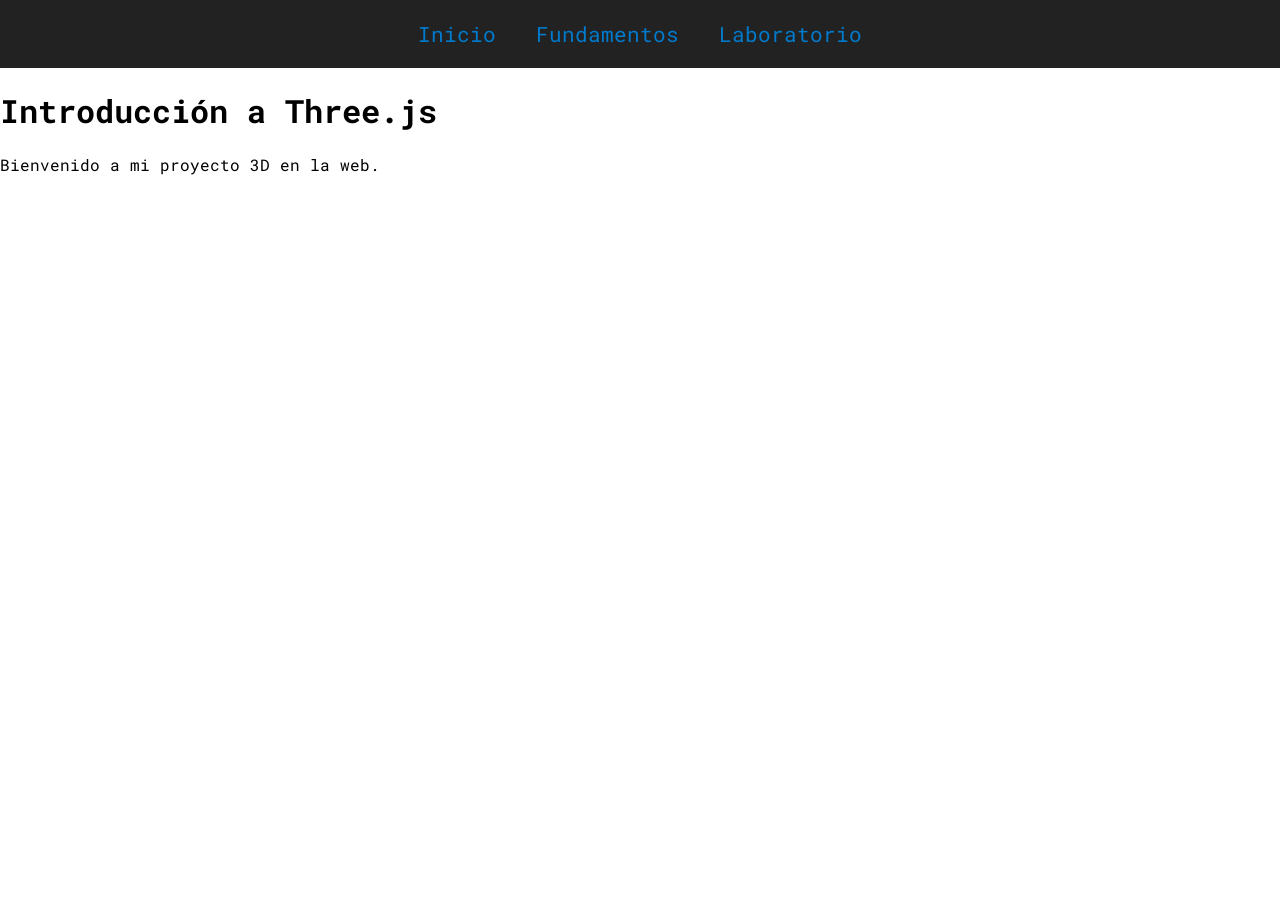
==== index.html @ e806aaf9 "New Pages" ====
<!DOCTYPE html>
<html lang="es">
<head>
  <meta charset="UTF-8">
  <title>Inicio Three.js</title>

  <!-- Fuente Roboto Mono -->
  <link href="https://fonts.googleapis.com/css2?family=Roboto+Mono&display=swap" rel="stylesheet">

  <style>
    body {
      margin: 0;
      font-family: 'Roboto Mono', monospace;
    }

    header {
      background-color: #222;
      padding: 20px 0;
    }

    nav {
      display: flex;
      justify-content: center;
      gap: 40px;
    }

    nav a {
      text-decoration: none;
      color: #007acc; /* Azul estilo Visual Studio */
      font-size: 21px;
      transition: color 0.3s;
    }

    nav a:hover {
      color: #4fc3f7;
    }
  </style>
</head>
<body>

  <header>
    <nav>
      <a href="file:///home/israel-mejia/Introduccion-y-Aplicacion-de-Three.js/index.html">Inicio</a>
      <a href="file:///home/israel-mejia/Introduccion-y-Aplicacion-de-Three.js/fundamentos.html">Fundamentos</a>
      <a href="file:///home/israel-mejia/Introduccion-y-Aplicacion-de-Three.js/lab.html">Laboratorio</a>
    </nav>
  </header>
  
  <h1>Introducción a Three.js</h1>
  <p>Bienvenido a mi proyecto 3D en la web.</p>

</body>
</html>
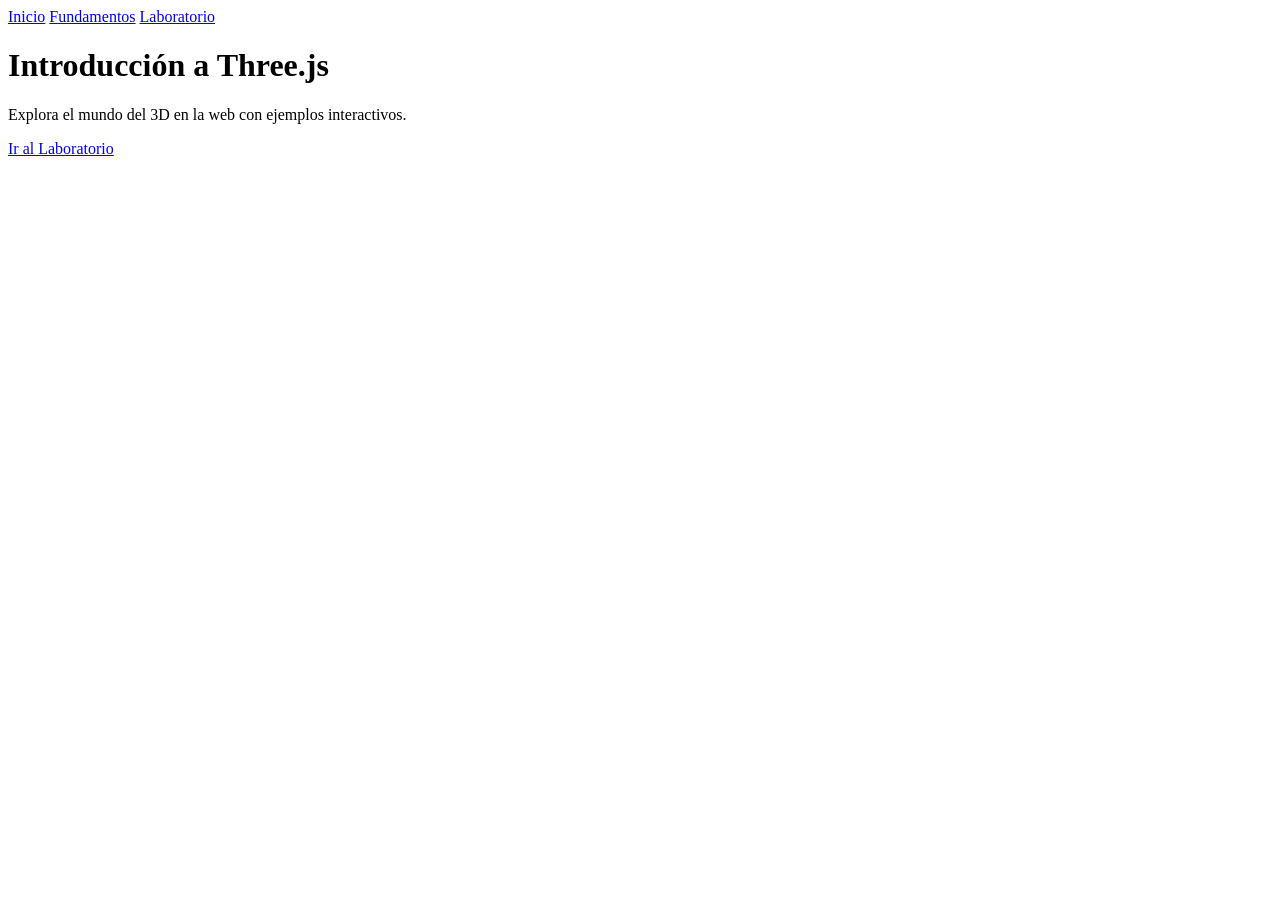
==== commit 837a0c51: "New V1" ====
--- a/index.html
+++ b/index.html
@@ -2,52 +2,29 @@
 <html lang="es">
 <head>
   <meta charset="UTF-8">
-  <title>Inicio Three.js</title>
+  <title>Introducción y Aplicación de Three.js</title>
 
-  <!-- Fuente Roboto Mono -->
+  <!-- Fuente -->
   <link href="https://fonts.googleapis.com/css2?family=Roboto+Mono&display=swap" rel="stylesheet">
 
-  <style>
-    body {
-      margin: 0;
-      font-family: 'Roboto Mono', monospace;
-    }
-
-    header {
-      background-color: #222;
-      padding: 20px 0;
-    }
-
-    nav {
-      display: flex;
-      justify-content: center;
-      gap: 40px;
-    }
-
-    nav a {
-      text-decoration: none;
-      color: #007acc; /* Azul estilo Visual Studio */
-      font-size: 21px;
-      transition: color 0.3s;
-    }
-
-    nav a:hover {
-      color: #4fc3f7;
-    }
-  </style>
+  <link rel="stylesheet" href="style.css">
 </head>
 <body>
 
   <header>
     <nav>
-      <a href="file:///home/israel-mejia/Introduccion-y-Aplicacion-de-Three.js/index.html">Inicio</a>
-      <a href="file:///home/israel-mejia/Introduccion-y-Aplicacion-de-Three.js/fundamentos.html">Fundamentos</a>
-      <a href="file:///home/israel-mejia/Introduccion-y-Aplicacion-de-Three.js/lab.html">Laboratorio</a>
+      <a href="index.html">Inicio</a>
+      <a href="fundamentos.html">Fundamentos</a>
+      <a href="lab.html">Laboratorio</a>
     </nav>
   </header>
-  
-  <h1>Introducción a Three.js</h1>
-  <p>Bienvenido a mi proyecto 3D en la web.</p>
+
+  <main>
+    <h1>Introducción a Three.js</h1>
+    <p>Explora el mundo del 3D en la web con ejemplos interactivos.</p>
+
+    <a class="btn" href="lab.html">Ir al Laboratorio</a>
+  </main>
 
 </body>
 </html>
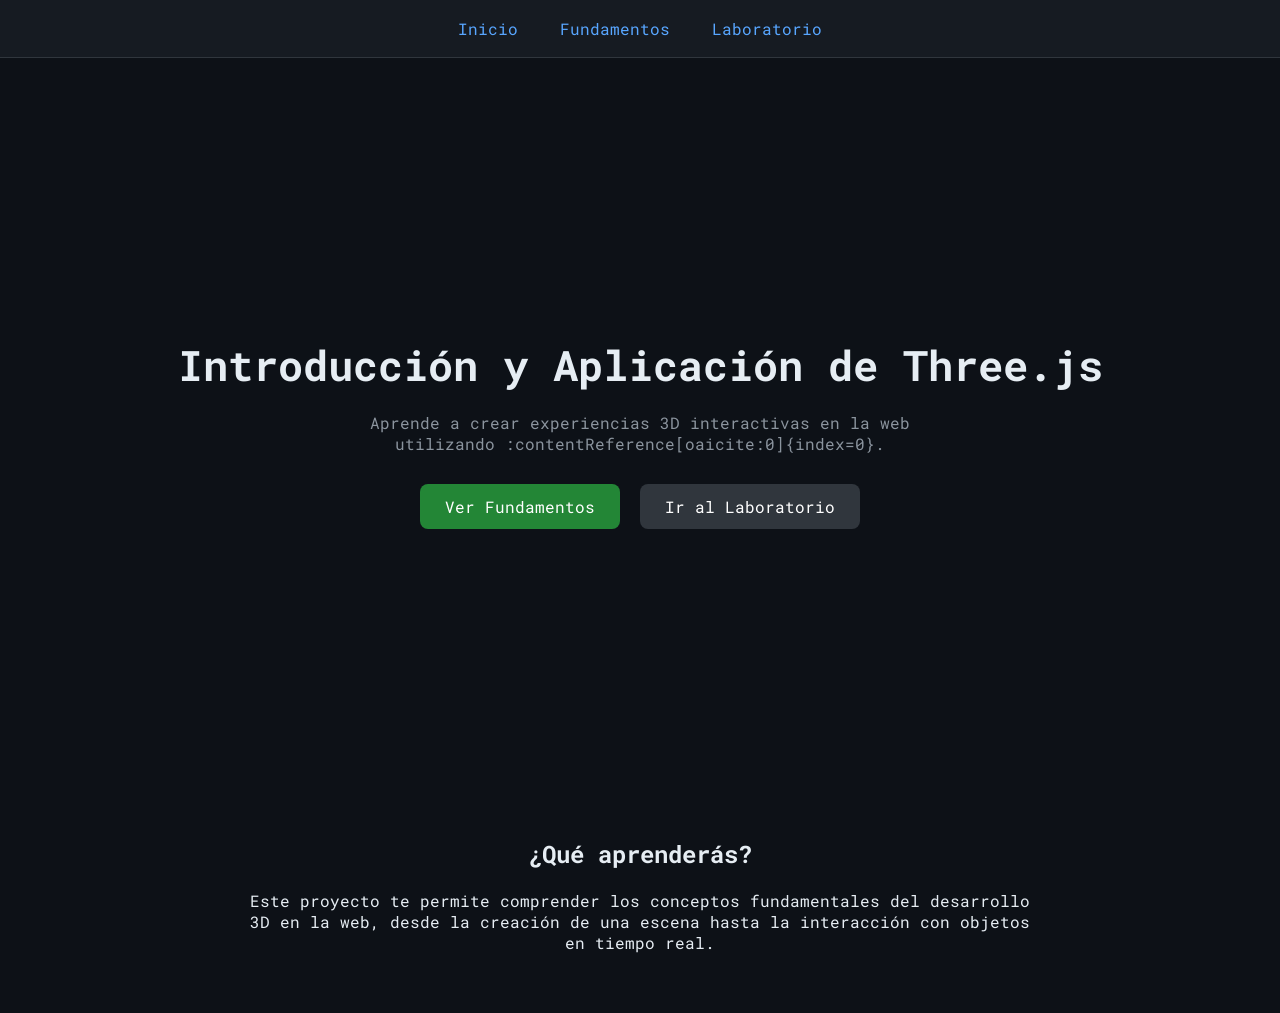
==== commit 5595a0b4: "v77!" ====
--- a/index.html
+++ b/index.html
@@ -20,10 +20,38 @@
   </header>
 
   <main>
-    <h1>Introducción a Three.js</h1>
-    <p>Explora el mundo del 3D en la web con ejemplos interactivos.</p>
 
-    <a class="btn" href="lab.html">Ir al Laboratorio</a>
+    <!-- HERO -->
+    <section class="hero">
+
+      <div class="hero-content">
+        <h1>Introducción y Aplicación de Three.js</h1>
+
+        <p>
+          Aprende a crear experiencias 3D interactivas en la web utilizando 
+          :contentReference[oaicite:0]{index=0}.
+        </p>
+
+        <div class="hero-buttons">
+          <a href="fundamentos.html" class="btn">Ver Fundamentos</a>
+          <a href="lab.html" class="btn secondary">Ir al Laboratorio</a>
+        </div>
+      </div>
+
+    </section>
+
+    <!-- SECCIÓN DESCRIPCIÓN -->
+    <section class="intro">
+
+      <h2>¿Qué aprenderás?</h2>
+
+      <p>
+        Este proyecto te permite comprender los conceptos fundamentales del desarrollo 3D en la web,
+        desde la creación de una escena hasta la interacción con objetos en tiempo real.
+      </p>
+
+    </section>
+
   </main>
 
 </body>
--- a/style.css
+++ b/style.css
@@ -0,0 +1,413 @@
+body {
+  margin: 0;
+  font-family: 'Roboto Mono', monospace;
+  background: #0d1117;
+  color: #e6edf3;
+}
+
+header {
+  background: #161b22;
+  padding: 18px 0;
+  border-bottom: 1px solid #30363d;
+}
+
+nav {
+  display: flex;
+  justify-content: center;
+  gap: 42px;
+  flex-wrap: wrap;
+}
+
+nav a {
+  color: #58a6ff;
+  text-decoration: none;
+  font-size: 16px;
+  transition: 0.2s ease;
+}
+
+nav a:hover {
+  color: #79c0ff;
+}
+
+.lab-grid {
+  display: grid;
+  grid-template-columns: 1.05fr 0.85fr 1.1fr;
+  gap: 16px;
+  padding: 16px;
+  align-items: stretch;
+}
+
+.panel {
+  background: #0d1117;
+  border: 1px solid #30363d;
+  border-radius: 12px;
+  padding: 16px;
+  box-sizing: border-box;
+}
+
+.panel h2 {
+  margin: 0 0 14px;
+  font-size: 22px;
+}
+
+.code-panel {
+  display: flex;
+  flex-direction: column;
+  min-height: 560px;
+}
+
+.editor {
+  width: 100%;
+  flex: 1;
+  min-height: 430px;
+  background: #0d1117;
+  color: #c9d1d9;
+  border: 1px solid #30363d;
+  border-radius: 10px;
+  padding: 16px;
+  box-sizing: border-box;
+  resize: vertical;
+  font-family: inherit;
+  font-size: 14px;
+  line-height: 1.6;
+  outline: none;
+  white-space: pre;
+}
+
+.editor:read-only {
+  opacity: 0.95;
+}
+
+.editor-actions {
+  display: flex;
+  gap: 10px;
+  margin-top: 12px;
+  flex-wrap: wrap;
+}
+
+button {
+  background: #238636;
+  color: #fff;
+  border: 0;
+  border-radius: 8px;
+  padding: 10px 14px;
+  font-family: inherit;
+  cursor: pointer;
+  transition: 0.2s ease;
+}
+
+button:hover {
+  background: #2ea043;
+}
+
+button:disabled {
+  opacity: 0.55;
+  cursor: not-allowed;
+}
+
+.help-panel {
+  display: flex;
+  flex-direction: column;
+  min-height: 560px;
+  gap: 10px;
+}
+
+.progress {
+  margin: 0;
+  color: #79c0ff;
+  font-weight: 700;
+}
+
+.instruction {
+  margin: 0;
+  color: #e6edf3;
+  font-weight: 700;
+  line-height: 1.5;
+}
+
+.explanation {
+  margin: 0;
+  line-height: 1.55;
+}
+
+.hint {
+  margin: 0;
+  color: #58a6ff;
+  line-height: 1.5;
+}
+
+.example {
+  margin: 0;
+  padding: 12px;
+  background: #0b0f14;
+  border: 1px solid #30363d;
+  border-radius: 10px;
+  white-space: pre-wrap;
+  line-height: 1.6;
+  color: #c9d1d9;
+  min-height: 140px;
+}
+
+.scene-panel {
+  min-height: 560px;
+}
+
+#scene-container {
+  width: 100%;
+  height: 500px;
+  background: #000;
+  border-radius: 10px;
+  overflow: hidden;
+  border: 1px solid #30363d;
+}
+
+.exercise-panel {
+  margin: 0 16px 16px;
+  padding: 16px;
+  border: 1px solid #30363d;
+  border-radius: 12px;
+  background: #0d1117;
+  text-align: center;
+}
+
+.exercise-panel h3 {
+  margin-top: 0;
+  margin-bottom: 16px;
+}
+
+.exercise-code {
+  display: block;
+  text-align: left;
+  white-space: pre-wrap;
+  color: #e6edf3;
+  padding: 12px;
+  margin-bottom: 14px;
+  background: #0b0f14;
+  border: 1px solid #30363d;
+  border-radius: 10px;
+  min-height: 28px;
+}
+
+.exercise-row {
+  display: flex;
+  justify-content: center;
+  gap: 10px;
+  flex-wrap: wrap;
+}
+
+input[type="text"] {
+  min-width: 220px;
+  padding: 9px 12px;
+  border-radius: 8px;
+  border: 1px solid #30363d;
+  background: #161b22;
+  color: #e6edf3;
+  font-family: inherit;
+}
+
+.feedback {
+  margin-top: 14px;
+  min-height: 24px;
+  font-weight: 700;
+}
+
+@media (max-width: 1100px) {
+  .lab-grid {
+    grid-template-columns: 1fr;
+  }
+
+  .scene-panel,
+  .help-panel,
+  .code-panel {
+    min-height: auto;
+  }
+
+  #scene-container {
+    height: 420px;
+  }
+}
+
+
+.editor-wrapper {
+  position: relative;
+  width: 100%;
+  flex: 1;
+}
+
+.editor-overlay {
+  position: absolute;
+  top: 0;
+  left: 0;
+  right: 0;
+  bottom: 0;
+  pointer-events: none;
+  margin: 0;
+  padding: 16px;
+  white-space: pre;
+  font-family: inherit;
+  font-size: 14px;
+  line-height: 1.6;
+  color: transparent;
+}
+
+.error-line {
+  background: rgba(255, 0, 0, 0.2);
+  display: block;
+  width: 100%;
+}
+
+
+
+
+.controls-panel {
+  margin: 16px;
+  padding: 16px;
+  border: 1px solid #30363d;
+  border-radius: 12px;
+  background: #0d1117;
+}
+
+.controls-panel label {
+  display: block;
+  margin-bottom: 12px;
+  font-size: 14px;
+}
+
+
+.scene-panel {
+  position: relative;
+}
+
+.controls-panel {
+    position: absolute;
+    top: 55px;
+    width: 260px;
+    padding: 12px;
+    border-radius: 10px;
+    background: rgba(13, 17, 23, 0.85);
+    backdrop-filter: blur(6px);
+    border: 1px solid #30363d;
+    z-index: 10;
+}
+
+
+
+#explanation {
+  margin-top: 15px;
+  padding: 15px;
+  background-color: #161b22;
+  border-left: 4px solid #58a6ff;
+  border-radius: 6px;
+  font-size: 14px;
+}
+
+
+#feedback {
+  font-weight: bold;
+  margin-top: 10px;
+}
+
+
+
+
+.fundamentos-page .container {
+    max-width: 1100px;
+    margin: auto;
+    padding: 20px;
+}
+
+.fundamentos-page .subtitle {
+    color: #8b949e;
+    margin-bottom: 30px;
+}
+
+.fundamentos-page .card {
+    background: #161b22;
+    border: 1px solid #30363d;
+    border-radius: 12px;
+    padding: 20px;
+    margin-bottom: 25px;
+}
+
+/* ROW LAYOUT */
+.fundamentos-page .row {
+    display: flex;
+    align-items: center;
+    gap: 20px;
+}
+
+.fundamentos-page .card-text {
+    width: 70%;
+}
+
+.fundamentos-page .card-media {
+    width: 30%;
+}
+
+.fundamentos-page video {
+    width: 100%;
+    border-radius: 10px;
+}
+
+
+@media (max-width: 768px) {
+    .fundamentos-page .row {
+        flex-direction: column;
+    }
+
+    .fundamentos-page .card-text,
+    .fundamentos-page .card-media {
+        width: 100%;
+    }
+}
+
+
+
+/* index */
+
+
+/* HERO */
+.hero {
+  height: 80vh;
+  display: flex;
+  justify-content: center;
+  align-items: center;
+  text-align: center;
+}
+
+.hero-content h1 {
+  font-size: 42px;
+  margin-bottom: 20px;
+}
+
+.hero-content p {
+  max-width: 600px;
+  margin: auto;
+  color: #8b949e;
+}
+
+/* BOTONES */
+.hero-buttons {
+  margin-top: 25px;
+}
+
+.btn {
+  padding: 12px 25px;
+  background-color: #238636;
+  color: white;
+  text-decoration: none;
+  border-radius: 8px;
+  margin: 5px;
+  display: inline-block;
+}
+
+.btn.secondary {
+  background-color: #30363d;
+}
+
+/* INTRO */
+.intro {
+  max-width: 800px;
+  margin: 60px auto;
+  text-align: center;
+}
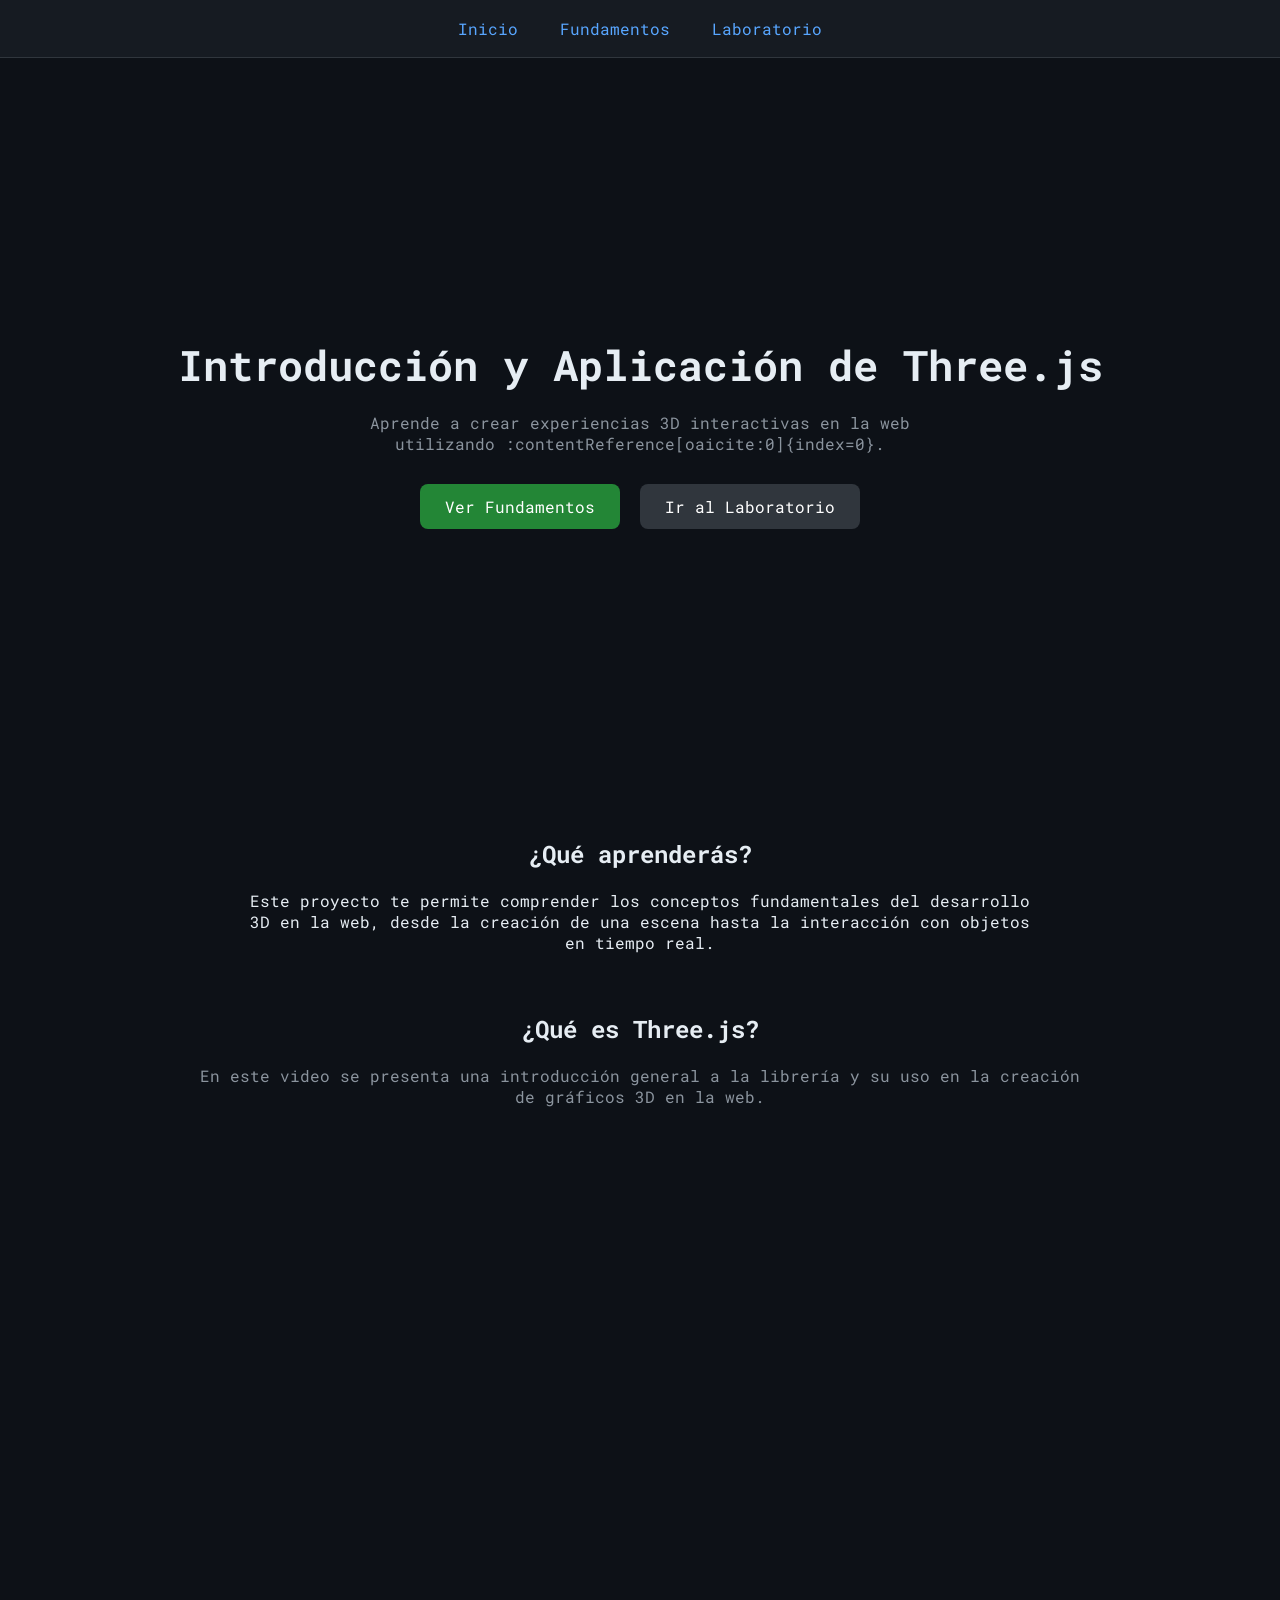
==== commit cce34f72: "v78" ====
--- a/index.html
+++ b/index.html
@@ -52,6 +52,27 @@
 
     </section>
 
+    <!-- VIDEO -->
+    <section class="video-section">
+
+      <h2>¿Qué es Three.js?</h2>
+
+      <p>
+        En este video se presenta una introducción general a la librería y su uso en la creación de gráficos 3D en la web.
+      </p>
+
+      <div class="video-container">
+        <iframe 
+          src="https://www.youtube.com/embed/6oFvqLfRnsU" 
+          title="Introducción a Three.js"
+          frameborder="0"
+          allowfullscreen>
+        </iframe>
+      </div>
+
+    </section>
+    
+
   </main>
 
 </body>
--- a/style.css
+++ b/style.css
@@ -410,4 +410,34 @@
   max-width: 800px;
   margin: 60px auto;
   text-align: center;
+}
+
+
+
+
+/* VIDEO */
+.video-section {
+  max-width: 900px;
+  margin: 60px auto;
+  text-align: center;
+}
+
+.video-section p {
+  color: #8b949e;
+  margin-bottom: 20px;
+}
+
+.video-container {
+  position: relative;
+  width: 100%;
+  padding-bottom: 56.25%; /* 16:9 */
+}
+
+.video-container iframe {
+  position: absolute;
+  width: 100%;
+  height: 100%;
+  left: 0;
+  top: 0;
+  border-radius: 10px;
 }
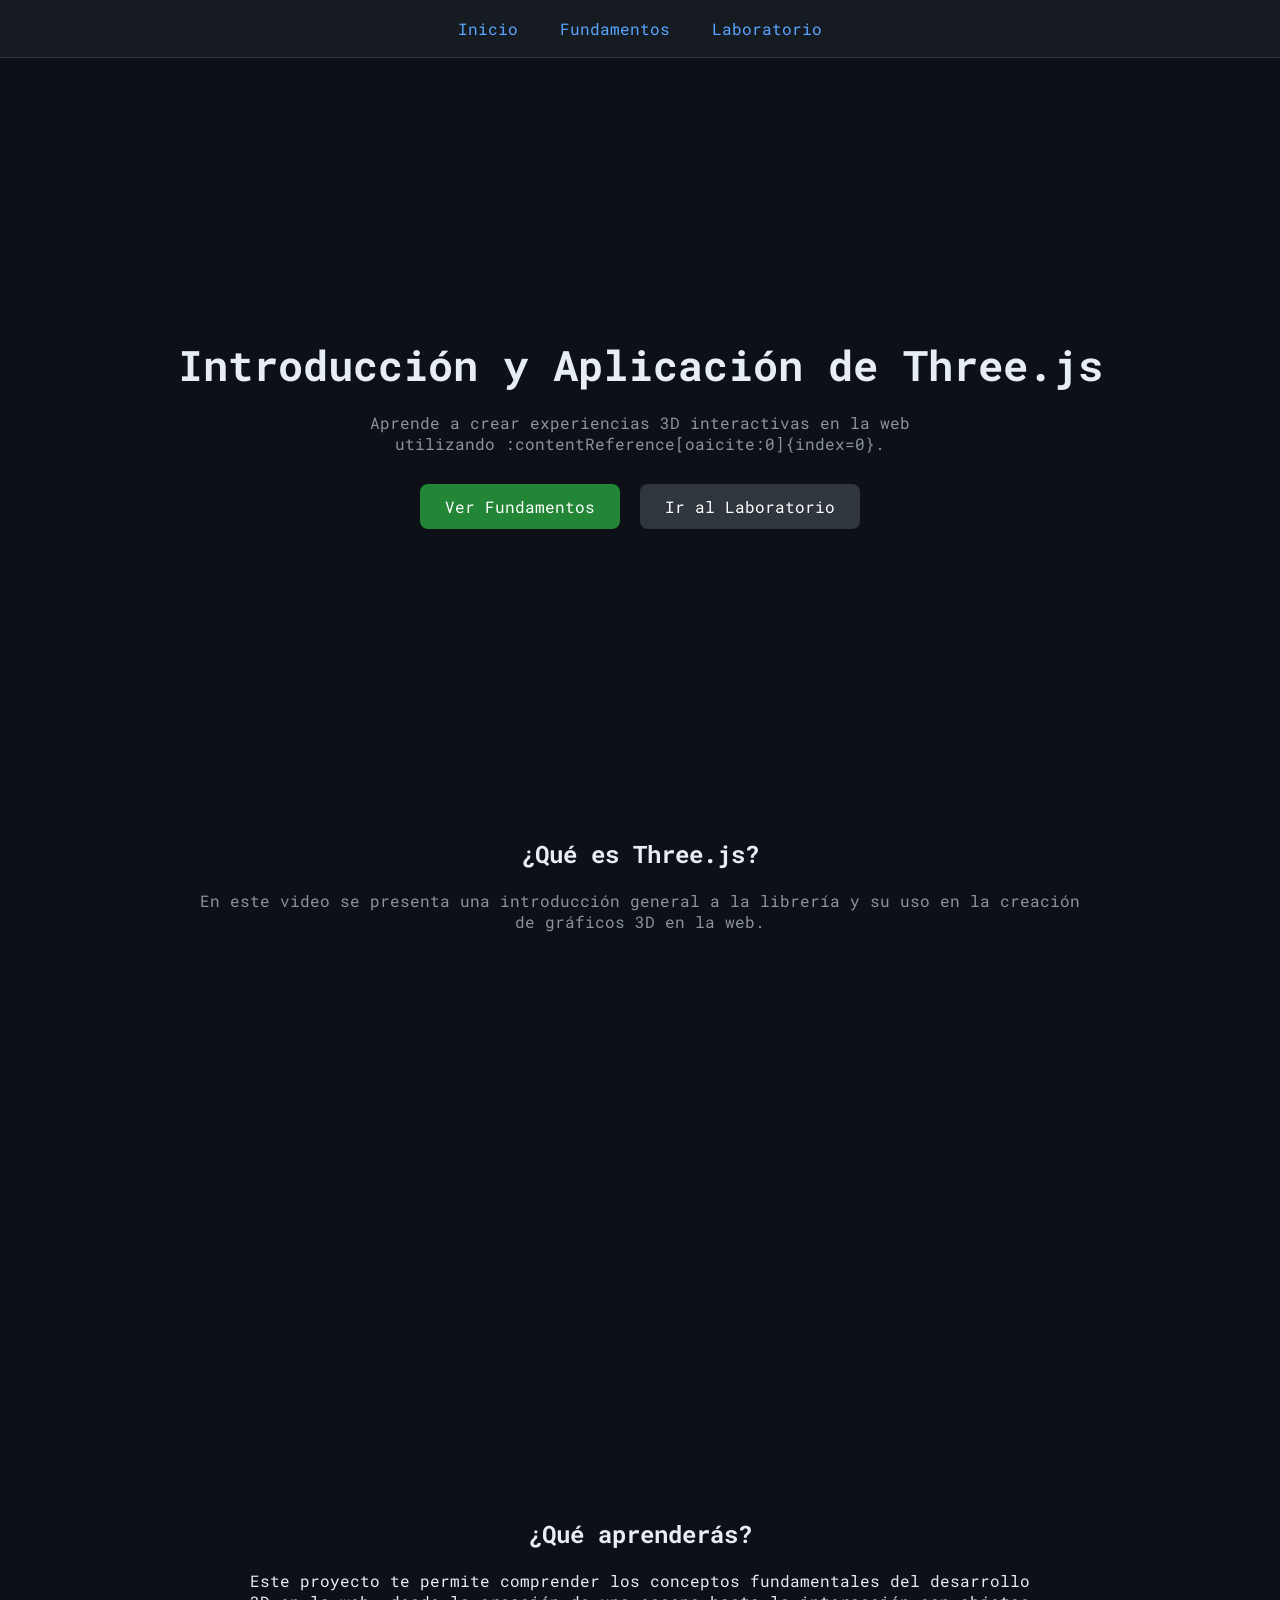
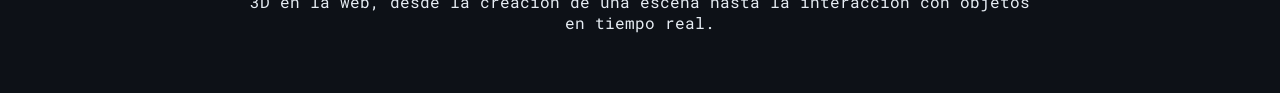
==== commit 4c78372d: "v79" ====
--- a/index.html
+++ b/index.html
@@ -40,6 +40,26 @@
 
     </section>
 
+
+    <section class="video-section">
+
+      <h2>¿Qué es Three.js?</h2>
+
+      <p>
+        En este video se presenta una introducción general a la librería y su uso en la creación de gráficos 3D en la web.
+      </p>
+
+      <div class="video-container">
+        <iframe 
+          src="https://www.youtube.com/embed/ZHZh6S9b6DY?cc_load_policy=1&cc_lang_pref=es"
+          title="Introducción a Three.js"
+          frameborder="0"
+          allowfullscreen>
+        </iframe>
+      </div>
+
+    </section>
+
     <!-- SECCIÓN DESCRIPCIÓN -->
     <section class="intro">
 
@@ -53,24 +73,7 @@
     </section>
 
     <!-- VIDEO -->
-    <section class="video-section">
 
-      <h2>¿Qué es Three.js?</h2>
-
-      <p>
-        En este video se presenta una introducción general a la librería y su uso en la creación de gráficos 3D en la web.
-      </p>
-
-      <div class="video-container">
-        <iframe 
-          src="https://www.youtube.com/embed/6oFvqLfRnsU" 
-          title="Introducción a Three.js"
-          frameborder="0"
-          allowfullscreen>
-        </iframe>
-      </div>
-
-    </section>
     
 
   </main>
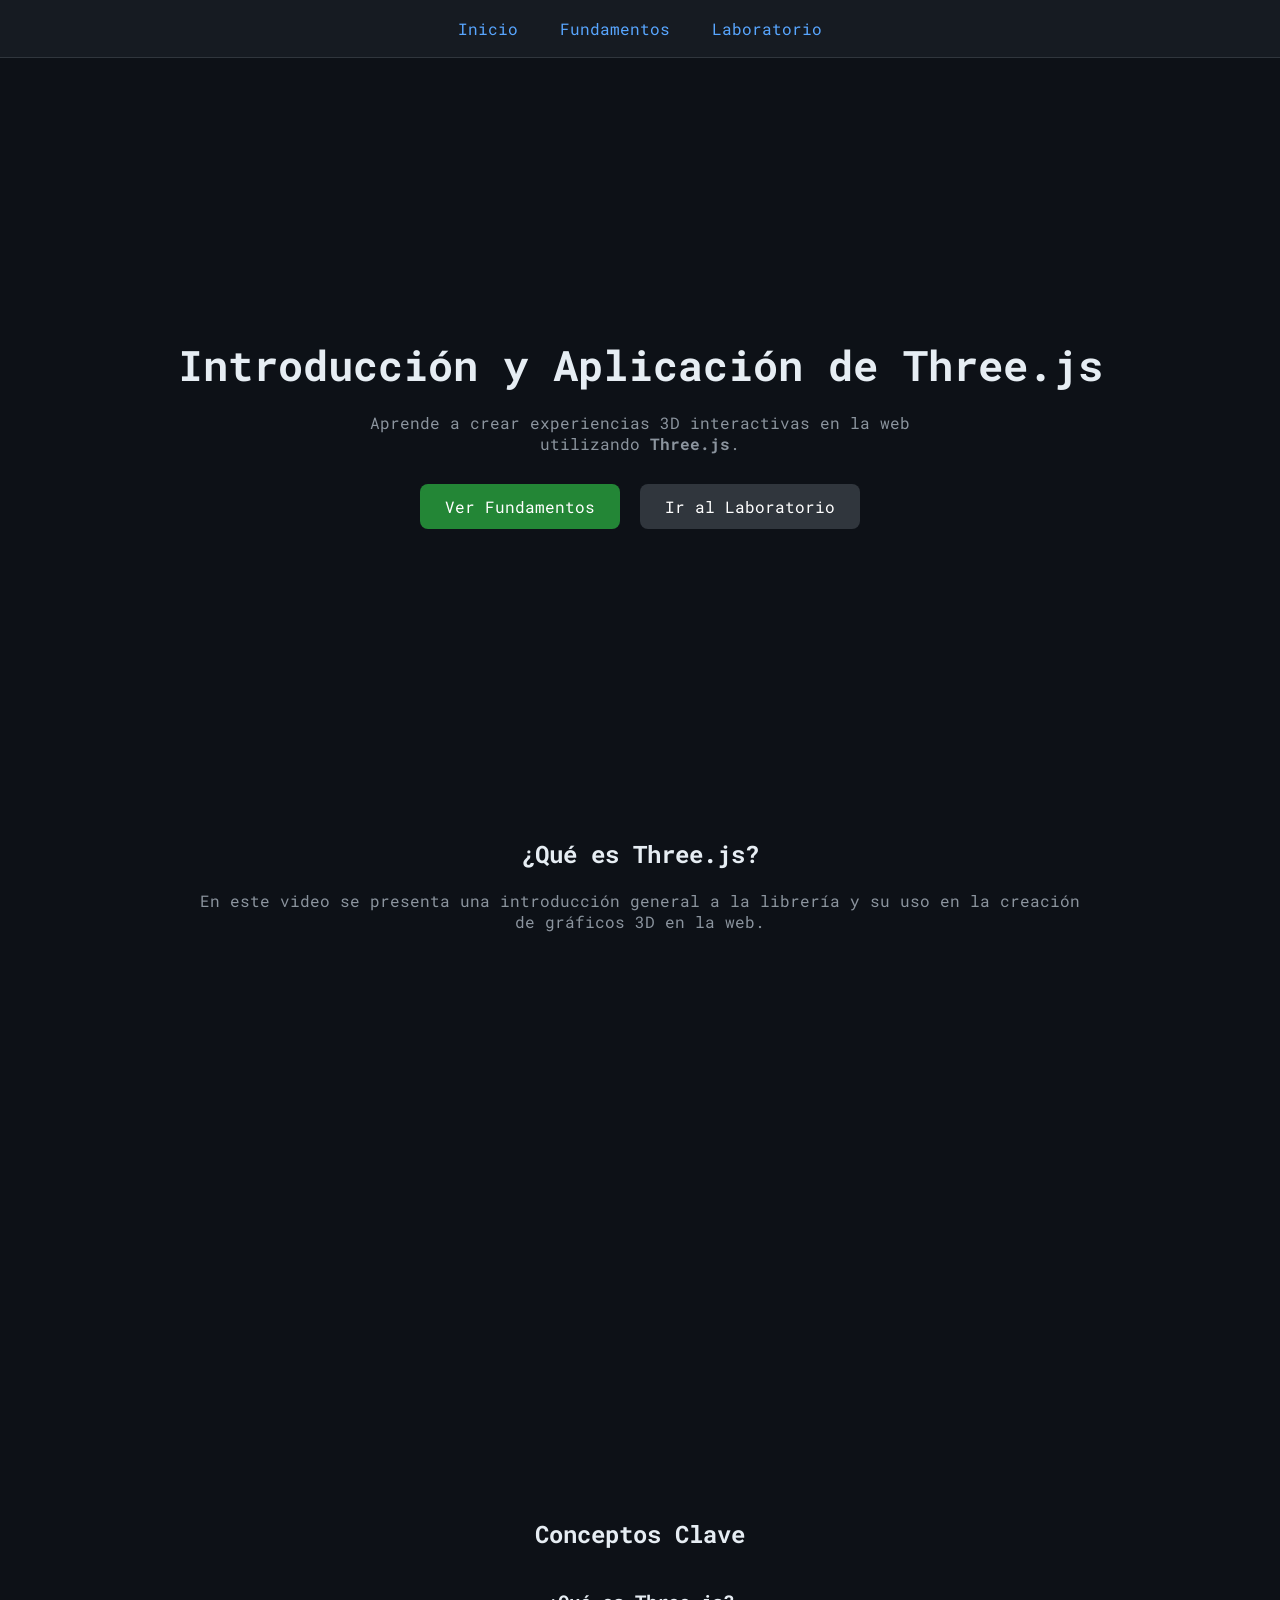
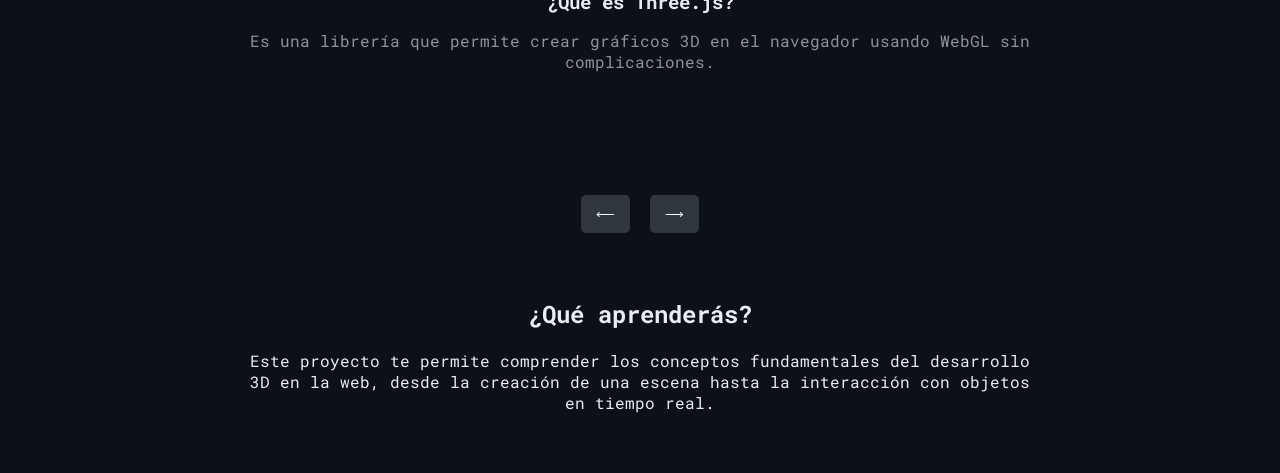
==== commit c25aaee1: "v80 Index" ====
--- a/index.html
+++ b/index.html
@@ -28,8 +28,7 @@
         <h1>Introducción y Aplicación de Three.js</h1>
 
         <p>
-          Aprende a crear experiencias 3D interactivas en la web utilizando 
-          :contentReference[oaicite:0]{index=0}.
+          Aprende a crear experiencias 3D interactivas en la web utilizando <strong>Three.js</strong>.
         </p>
 
         <div class="hero-buttons">
@@ -60,6 +59,58 @@
 
     </section>
 
+    <!-- SLIDER -->
+    <section class="slider-section">
+
+      <h2>Conceptos Clave</h2>
+
+      <div class="slider">
+
+        <div class="slide active">
+          <h3>¿Qué es Three.js?</h3>
+          <p>
+            Es una librería que permite crear gráficos 3D en el navegador usando WebGL sin complicaciones.
+          </p>
+        </div>
+
+        <div class="slide">
+          <h3>Escena (Scene)</h3>
+          <p>
+            Es el contenedor donde se agregan todos los objetos, luces y cámaras.
+          </p>
+        </div>
+
+        <div class="slide">
+          <h3>Cámara (Camera)</h3>
+          <p>
+            Define desde dónde se observa la escena, similar a una cámara real.
+          </p>
+        </div>
+
+        <div class="slide">
+          <h3>Geometría + Material</h3>
+          <p>
+            La geometría define la forma y el material su apariencia (color, textura).
+          </p>
+        </div>
+
+        <div class="slide">
+          <h3>Interactividad</h3>
+          <p>
+            Puedes controlar objetos, cámara y animaciones en tiempo real.
+          </p>
+        </div>
+
+      </div>
+
+      <!-- CONTROLES -->
+      <div class="slider-controls">
+        <button onclick="prevSlide()">⟵</button>
+        <button onclick="nextSlide()">⟶</button>
+      </div>
+
+    </section>
+
     <!-- SECCIÓN DESCRIPCIÓN -->
     <section class="intro">
 
@@ -78,5 +129,29 @@
 
   </main>
 
+<script>
+let currentSlide = 0;
+const slides = document.querySelectorAll(".slide");
+
+function showSlide(index) {
+  slides.forEach((slide, i) => {
+    slide.classList.remove("active");
+    if (i === index) {
+      slide.classList.add("active");
+    }
+  });
+}
+
+function nextSlide() {
+  currentSlide = (currentSlide + 1) % slides.length;
+  showSlide(currentSlide);
+}
+
+function prevSlide() {
+  currentSlide = (currentSlide - 1 + slides.length) % slides.length;
+  showSlide(currentSlide);
+}
+</script>
+
 </body>
 </html>
--- a/style.css
+++ b/style.css
@@ -440,4 +440,54 @@
   left: 0;
   top: 0;
   border-radius: 10px;
+}
+
+
+
+
+/* SLIDER */
+.slider-section {
+  max-width: 800px;
+  margin: 60px auto;
+  text-align: center;
+}
+
+.slider {
+  position: relative;
+  height: 200px;
+  overflow: hidden;
+}
+
+.slide {
+  position: absolute;
+  width: 100%;
+  opacity: 0;
+  transition: opacity 0.5s ease;
+}
+
+.slide.active {
+  opacity: 1;
+}
+
+.slide h3 {
+  margin-bottom: 10px;
+}
+
+.slide p {
+  color: #8b949e;
+}
+
+/* BOTONES */
+.slider-controls {
+  margin-top: 20px;
+}
+
+.slider-controls button {
+  padding: 10px 15px;
+  margin: 5px;
+  background-color: #30363d;
+  color: white;
+  border: none;
+  border-radius: 5px;
+  cursor: pointer;
 }
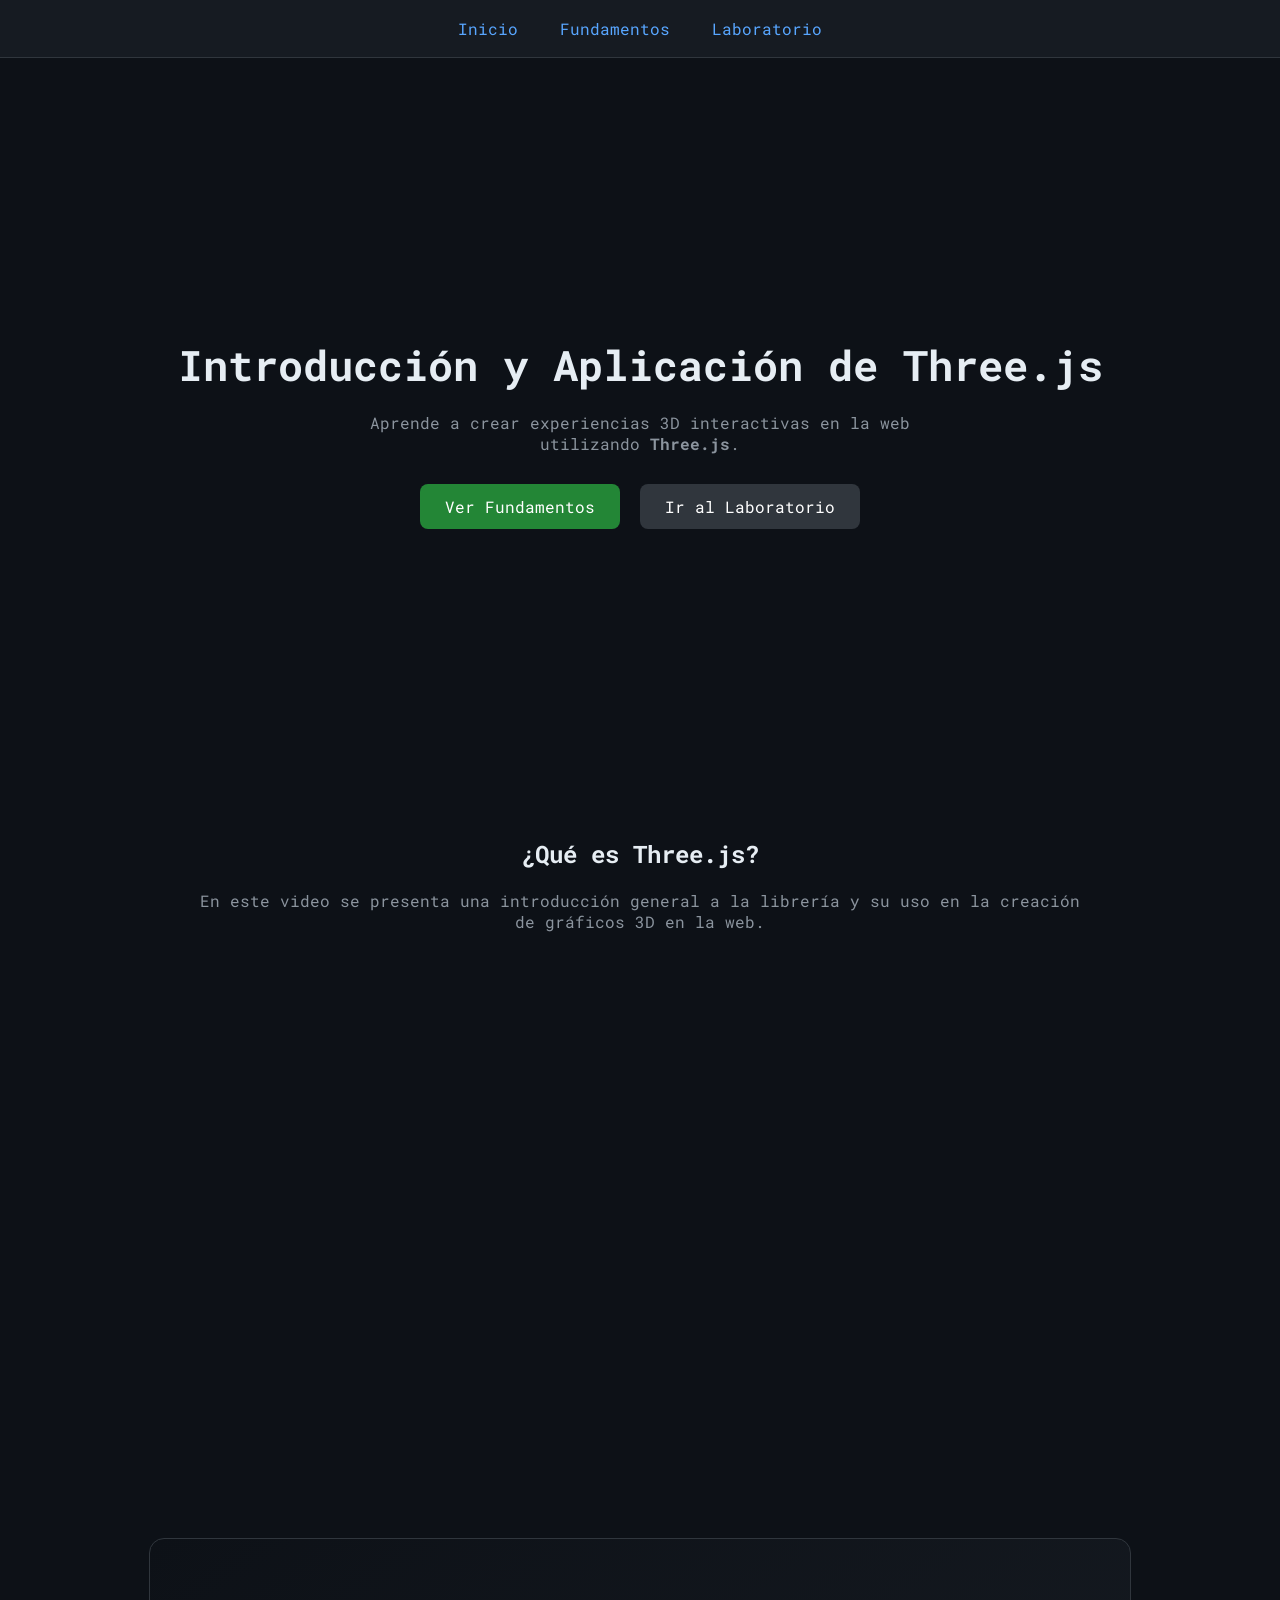
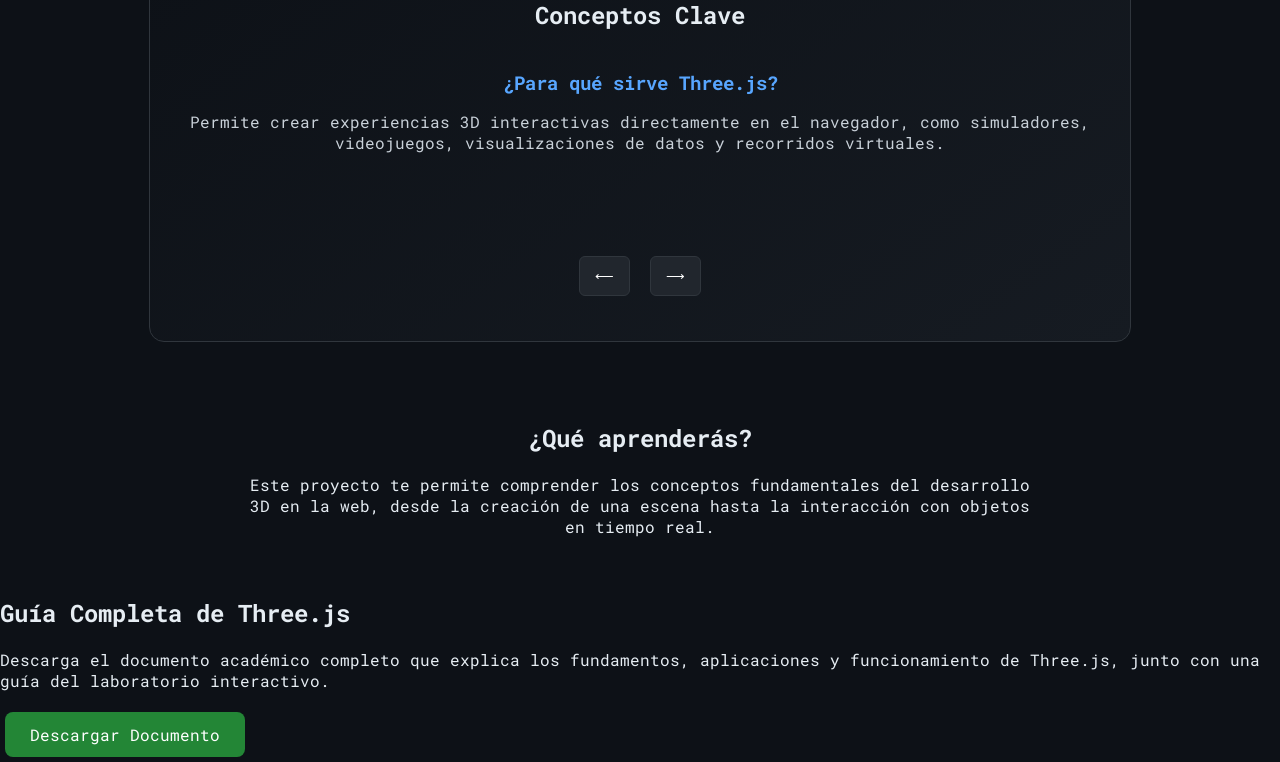
==== commit 3dc73cc7: "v81" ====
--- a/index.html
+++ b/index.html
@@ -65,42 +65,45 @@
       <h2>Conceptos Clave</h2>
 
       <div class="slider">
-
         <div class="slide active">
-          <h3>¿Qué es Three.js?</h3>
-          <p>
-            Es una librería que permite crear gráficos 3D en el navegador usando WebGL sin complicaciones.
-          </p>
-        </div>
-
-        <div class="slide">
-          <h3>Escena (Scene)</h3>
-          <p>
-            Es el contenedor donde se agregan todos los objetos, luces y cámaras.
-          </p>
-        </div>
-
-        <div class="slide">
-          <h3>Cámara (Camera)</h3>
-          <p>
-            Define desde dónde se observa la escena, similar a una cámara real.
-          </p>
-        </div>
-
-        <div class="slide">
-          <h3>Geometría + Material</h3>
-          <p>
-            La geometría define la forma y el material su apariencia (color, textura).
-          </p>
-        </div>
-
-        <div class="slide">
-          <h3>Interactividad</h3>
-          <p>
-            Puedes controlar objetos, cámara y animaciones en tiempo real.
-          </p>
-        </div>
-
+          <h3>¿Para qué sirve Three.js?</h3>
+          <p>
+            Permite crear experiencias 3D interactivas directamente en el navegador, como simuladores,
+            videojuegos, visualizaciones de datos y recorridos virtuales.
+          </p>
+        </div>
+
+        <div class="slide">
+          <h3>¿Dónde se utiliza?</h3>
+          <p>
+            Se usa en sitios web modernos, aplicaciones educativas, arquitectura 3D, marketing digital
+            y experiencias inmersivas en línea.
+          </p>
+        </div>
+
+        <div class="slide">
+          <h3>¿Cómo funciona?</h3>
+          <p>
+            Three.js actúa como una capa sobre WebGL, simplificando la creación de gráficos 3D sin necesidad
+            de programar directamente en bajo nivel.
+          </p>
+        </div>
+
+        <div class="slide">
+          <h3>¿Quién lo creó?</h3>
+          <p>
+            Fue desarrollado por Ricardo Cabello, también conocido como "Mr.doob",
+            y es mantenido por una comunidad global de desarrolladores.
+          </p>
+        </div>
+
+        <div class="slide">
+          <h3>Ventajas principales</h3>
+          <p>
+            Es ligero, flexible, compatible con navegadores modernos y permite crear proyectos visuales
+            altamente atractivos sin necesidad de motores complejos.
+          </p>
+        </div>
       </div>
 
       <!-- CONTROLES -->
@@ -123,7 +126,19 @@
 
     </section>
 
-    <!-- VIDEO -->
+    <section class="download-section">
+
+      <h2>Guía Completa de Three.js</h2>
+
+      <p>
+        Descarga el documento académico completo que explica los fundamentos,
+        aplicaciones y funcionamiento de Three.js, junto con una guía del laboratorio interactivo.
+      </p>
+      <a href="guia_threejs.pdf" download class="btn">
+        Descargar Documento
+      </a>
+
+    </section>
 
     
 
@@ -133,6 +148,9 @@
 let currentSlide = 0;
 const slides = document.querySelectorAll(".slide");
 
+let autoPlayInterval;
+
+// Mostrar slide
 function showSlide(index) {
   slides.forEach((slide, i) => {
     slide.classList.remove("active");
@@ -142,15 +160,59 @@
   });
 }
 
+// Siguiente
 function nextSlide() {
   currentSlide = (currentSlide + 1) % slides.length;
   showSlide(currentSlide);
 }
 
+// Anterior
 function prevSlide() {
   currentSlide = (currentSlide - 1 + slides.length) % slides.length;
   showSlide(currentSlide);
 }
+
+// 🔥 AUTOPLAY
+function startAutoPlay() {
+  autoPlayInterval = setInterval(() => {
+    nextSlide();
+  }, 8000); // cada 4 segundos
+}
+
+// 🔥 REINICIAR autoplay si el usuario interactúa
+function resetAutoPlay() {
+  clearInterval(autoPlayInterval);
+  startAutoPlay();
+}
+
+// Eventos en botones
+document.querySelectorAll(".slider-controls button")[0]
+  .addEventListener("click", () => {
+    prevSlide();
+    resetAutoPlay();
+  });
+
+document.querySelectorAll(".slider-controls button")[1]
+  .addEventListener("click", () => {
+    nextSlide();
+    resetAutoPlay();
+  });
+
+// Iniciar al cargar
+startAutoPlay();
+
+
+const slider = document.querySelector(".slider");
+
+slider.addEventListener("mouseenter", () => {
+  clearInterval(autoPlayInterval);
+});
+
+slider.addEventListener("mouseleave", () => {
+  startAutoPlay();
+});
+
+
 </script>
 
 </body>
--- a/style.css
+++ b/style.css
@@ -490,4 +490,68 @@
   border: none;
   border-radius: 5px;
   cursor: pointer;
+}
+
+
+
+
+
+
+
+
+/* SECCIÓN DESTACADA */
+.slider-section {
+  max-width: 900px;
+  margin: 80px auto;
+  text-align: center;
+  background: linear-gradient(145deg, #0d1117, #161b22);
+  padding: 40px;
+  border-radius: 15px;
+  border: 1px solid #30363d;
+}
+
+/* CONTENEDOR */
+.slider {
+  position: relative;
+  height: 180px;
+  overflow: hidden;
+}
+
+/* SLIDE */
+.slide {
+  position: absolute;
+  width: 100%;
+  opacity: 0;
+  transform: translateY(10px);
+  transition: all 0.5s ease;
+}
+
+.slide.active {
+  opacity: 1;
+  transform: translateY(0);
+}
+
+/* TEXTO */
+.slide h3 {
+  margin-bottom: 10px;
+  color: #58a6ff;
+}
+
+.slide p {
+  color: #c9d1d9;
+}
+
+/* BOTONES */
+.slider-controls button {
+  padding: 10px 15px;
+  margin: 5px;
+  background-color: #21262d;
+  color: white;
+  border: 1px solid #30363d;
+  border-radius: 6px;
+  cursor: pointer;
+}
+
+.slider-controls button:hover {
+  background-color: #30363d;
 }
